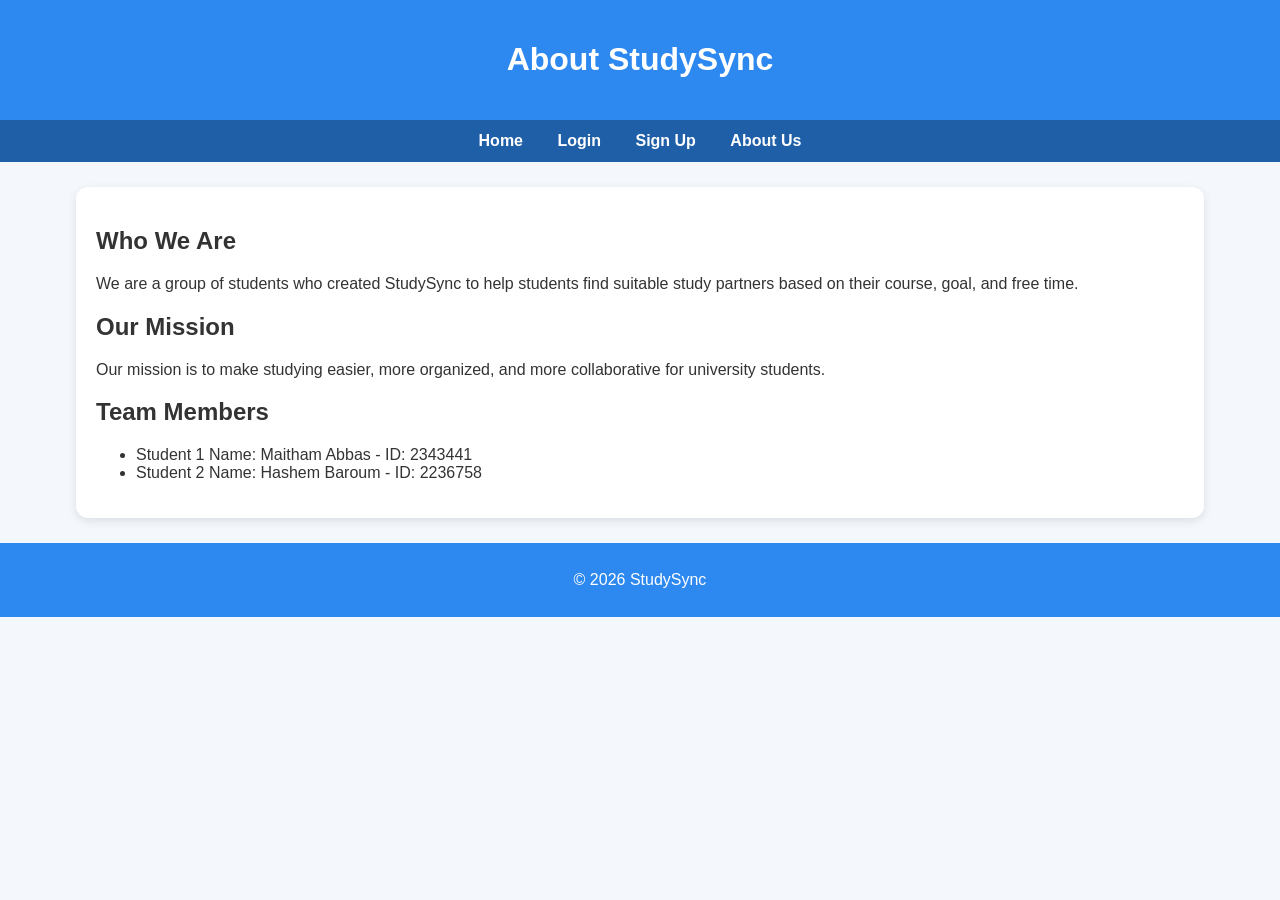
==== about.html @ 208a17c7 "first commit" ====
<!DOCTYPE html>
<html lang="en">
<head>
    <meta charset="UTF-8">
    <meta name="viewport" content="width=device-width, initial-scale=1.0">
    <title>StudySync - About Us</title>
    <link rel="stylesheet" type="text/css" href="style.css">
</head>
<body>

    <header>
        <h1>About StudySync</h1>
    </header>

    <nav class="menu">
        <a href="index.html">Home</a>
        <a href="login.html">Login</a>
        <a href="signup.html">Sign Up</a>
        <a href="about.html">About Us</a>
    </nav>

    <section class="about-section">
        <h2>Who We Are</h2>
        <p>
            We are a group of students who created StudySync to help students find suitable
            study partners based on their course, goal, and free time.
        </p>

        <h2>Our Mission</h2>
        <p>
            Our mission is to make studying easier, more organized, and more collaborative
            for university students.
        </p>

        <h2>Team Members</h2>
        <ul>
            <li>Student 1 Name: Maitham Abbas - ID: 2343441</li>
            <li>Student 2 Name: Hashem Baroum - ID: 2236758</li>
        </ul>
    </section>

    <footer>
        <p>&copy; 2026 StudySync</p>
    </footer>

</body>
</html>
---- style.css ----
/* General Style */
body {
    font-family: Arial, sans-serif;
    margin: 0;
    background-color: #f4f7fb;
    color: #333;
}

header {
    background-color: #2d89ef;
    color: white;
    text-align: center;
    padding: 20px;
}

.menu {
    background-color: #1f5fa8;
    text-align: center;
    padding: 12px;
}

.menu a {
    color: white;
    text-decoration: none;
    margin: 0 15px;
    font-weight: bold;
}

.menu a:hover {
    text-decoration: underline;
}

.hero {
    position: relative;
    background: url("https://via.placeholder.com/1200x400.png?text=StudySync+Banner") no-repeat center;
    background-size: cover;
    height: 300px;
}

.overlay-box {
    position: absolute;
    top: 50px;
    left: 50px;
    background-color: rgba(255, 255, 255, 0.85);
    padding: 20px;
    border-radius: 12px;
    z-index: 2; /* Layering */
    box-shadow: 0 4px 12px rgba(0, 0, 0, 0.2);
}

.image-section,
.table-section,
.article-section,
.about-section,
.form-container {
    background-color: white;
    width: 85%;
    margin: 25px auto;
    padding: 20px;
    border-radius: 12px;
    box-shadow: 0 3px 10px rgba(0, 0, 0, 0.1);
}

.main-image {
    width: 100%;
    max-width: 500px;
    border: 3px solid #2d89ef;
    border-radius: 10px;
}

table {
    width: 100%;
    border-collapse: collapse;
    margin-top: 15px;
}

table, th, td {
    border: 1px solid #999;
}

th {
    background-color: #2d89ef;
    color: white;
}

th, td {
    padding: 10px;
    text-align: center;
}

form {
    display: flex;
    flex-direction: column;
}

form input,
form select {
    margin-bottom: 15px;
    padding: 10px;
    border: 1px solid #bbb;
    border-radius: 8px;
}

button {
    padding: 12px;
    border: none;
    background-color: #1f5fa8;
    color: white;
    border-radius: 8px;
    cursor: pointer;
    font-size: 16px;
}

button:hover {
    background-color: #17497f;
}

.radio-group {
    margin-bottom: 15px;
}

footer {
    background-color: #2d89ef;
    color: white;
    text-align: center;
    padding: 12px;
    margin-top: 20px;
}

/* General class */
.highlight {
    color: #2d89ef;
    font-weight: bold;
}
/* تحسين الأزرار */
button {
    transition: 0.3s;
}

button:hover {
    transform: scale(1.05);
}

/* Cards */
.card {
    background: white;
    padding: 15px;
    border-radius: 10px;
    margin: 10px;
    box-shadow: 0 3px 8px rgba(0,0,0,0.15);
}

/* Grid layout */
.card-container {
    display: flex;
    gap: 15px;
    justify-content: center;
    flex-wrap: wrap;
}
.card-link {
    text-decoration: none;
    color: inherit;
    display: block;
}

.card {
    cursor: pointer;
    transition: 0.3s;
}

.card:hover {
    transform: translateY(-5px);
}
html {
    scroll-behavior: smooth;
}
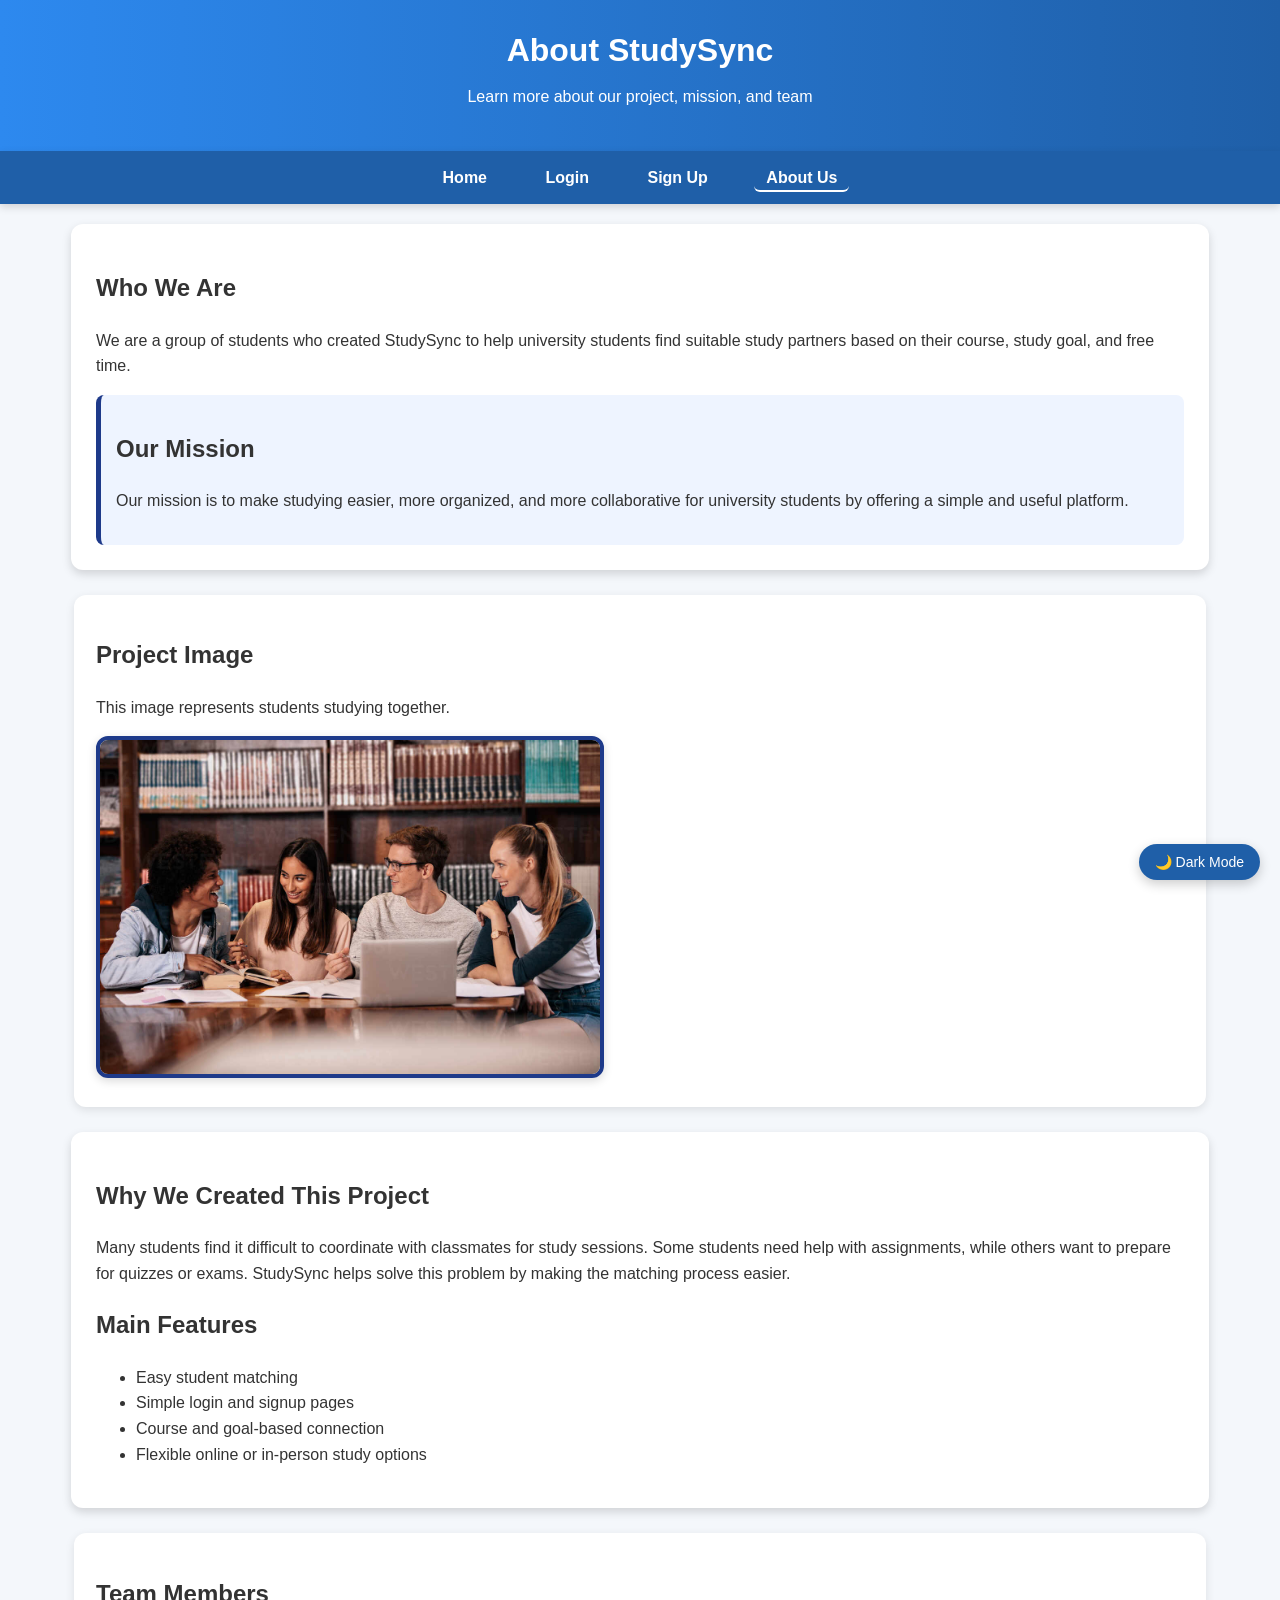
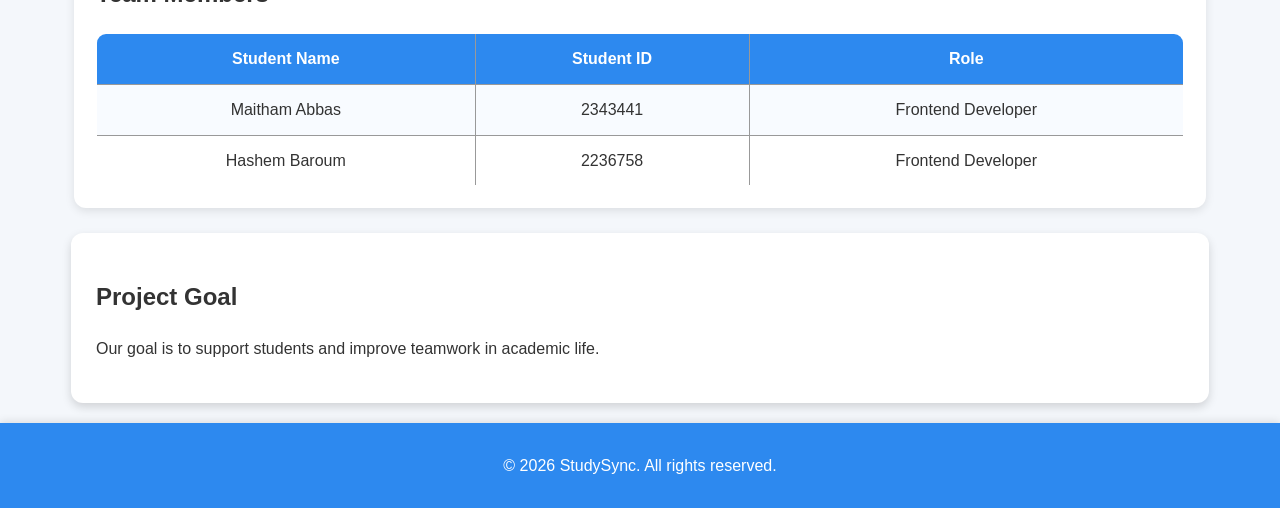
==== commit ea721434: "adding js and upgrading some features" ====
--- a/about.html
+++ b/about.html
@@ -4,12 +4,35 @@
     <meta charset="UTF-8">
     <meta name="viewport" content="width=device-width, initial-scale=1.0">
     <title>StudySync - About Us</title>
-    <link rel="stylesheet" type="text/css" href="style.css">
+
+    <!-- External CSS -->
+    <link rel="stylesheet" href="style.css">
+
+    <!-- Internal CSS -->
+    <style>
+        .about-box {
+            background-color: #ffffff;
+            width: 85%;
+            margin: 20px auto;
+            padding: 25px;
+            border-radius: 12px;
+            box-shadow: 0 4px 10px rgba(0, 0, 0, 0.15);
+        }
+
+        .highlight-box {
+            background-color: #eef4ff;
+            border-left: 5px solid #1e3a8a;
+            padding: 15px;
+            margin-top: 15px;
+            border-radius: 8px;
+        }
+    </style>
 </head>
 <body>
 
     <header>
         <h1>About StudySync</h1>
+        <p>Learn more about our project, mission, and team</p>
     </header>
 
     <nav class="menu">
@@ -19,29 +42,82 @@
         <a href="about.html">About Us</a>
     </nav>
 
-    <section class="about-section">
+    <section class="about-box">
         <h2>Who We Are</h2>
         <p>
-            We are a group of students who created StudySync to help students find suitable
-            study partners based on their course, goal, and free time.
+            We are a group of students who created StudySync to help university students find
+            suitable study partners based on their course, study goal, and free time.
         </p>
 
-        <h2>Our Mission</h2>
-        <p>
-            Our mission is to make studying easier, more organized, and more collaborative
-            for university students.
+        <div class="highlight-box">
+            <h2>Our Mission</h2>
+            <p>
+                Our mission is to make studying easier, more organized, and more collaborative
+                for university students by offering a simple and useful platform.
+            </p>
+        </div>
+    </section>
+
+    <section class="image-section">
+        <h2>Project Image</h2>
+        <p>This image represents students studying together.</p>
+        <img src="photo1.jpg" alt="StudySync Teamwork" class="main-image"
+             style="border: 4px solid #1e3a8a; border-radius: 12px;">
+    </section>
+
+    <section class="about-box">
+        <article>
+            <h2>Why We Created This Project</h2>
+            <p>
+                Many students find it difficult to coordinate with classmates for study sessions.
+                Some students need help with assignments, while others want to prepare for quizzes
+                or exams. StudySync helps solve this problem by making the matching process easier.
+            </p>
+        </article>
+
+        <section>
+            <h2>Main Features</h2>
+            <ul>
+                <li>Easy student matching</li>
+                <li>Simple login and signup pages</li>
+                <li>Course and goal-based connection</li>
+                <li>Flexible online or in-person study options</li>
+            </ul>
+        </section>
+    </section>
+
+    <section class="table-section">
+        <h2>Team Members</h2>
+        <table>
+            <tr>
+                <th>Student Name</th>
+                <th>Student ID</th>
+                <th>Role</th>
+            </tr>
+            <tr>
+                <td>Maitham Abbas</td>
+                <td>2343441</td>
+                <td>Frontend Developer</td>
+            </tr>
+            <tr>
+                <td>Hashem Baroum</td>
+                <td>2236758</td>
+                <td>Frontend Developer</td>
+            </tr>
+        </table>
+    </section>
+
+    <section class="about-box">
+        <h2>Project Goal</h2>
+        <p id="aboutMessage">
+            Our goal is to support students and improve teamwork in academic life.
         </p>
-
-        <h2>Team Members</h2>
-        <ul>
-            <li>Student 1 Name: Maitham Abbas - ID: 2343441</li>
-            <li>Student 2 Name: Hashem Baroum - ID: 2236758</li>
-        </ul>
     </section>
 
     <footer>
-        <p>&copy; 2026 StudySync</p>
+        <p>&copy; 2026 StudySync. All rights reserved.</p>
     </footer>
 
+    <script src="script.js"></script>
 </body>
 </html>
--- a/style.css
+++ b/style.css
@@ -1,22 +1,50 @@
-/* General Style */
+/* =========================
+   General Style
+========================= */
 body {
     font-family: Arial, sans-serif;
     margin: 0;
     background-color: #f4f7fb;
     color: #333;
-}
-
+    line-height: 1.6;
+}
+
+html {
+    scroll-behavior: smooth;
+}
+
+/* =========================
+   Header
+========================= */
 header {
-    background-color: #2d89ef;
+    background: linear-gradient(to right, #2d89ef, #1f5fa8);
     color: white;
     text-align: center;
-    padding: 20px;
-}
-
+    padding: 25px 15px;
+    box-shadow: 0 3px 10px rgba(0, 0, 0, 0.15);
+}
+
+header h1 {
+    margin: 0;
+    font-size: 32px;
+}
+
+header p {
+    margin-top: 8px;
+    font-size: 16px;
+}
+
+/* =========================
+   Navigation Menu
+========================= */
 .menu {
     background-color: #1f5fa8;
     text-align: center;
-    padding: 12px;
+    padding: 14px;
+    position: sticky;
+    top: 0;
+    z-index: 1000; /* Layering technique */
+    box-shadow: 0 3px 8px rgba(0, 0, 0, 0.15);
 }
 
 .menu a {
@@ -24,30 +52,46 @@
     text-decoration: none;
     margin: 0 15px;
     font-weight: bold;
+    padding: 8px 12px;
+    border-radius: 6px;
+    transition: 0.3s;
 }
 
 .menu a:hover {
-    text-decoration: underline;
-}
-
+    background-color: white;
+    color: #1f5fa8;
+}
+
+/* =========================
+   Hero Section
+========================= */
 .hero {
     position: relative;
     background: url("https://via.placeholder.com/1200x400.png?text=StudySync+Banner") no-repeat center;
     background-size: cover;
-    height: 300px;
+    height: 320px;
 }
 
 .overlay-box {
     position: absolute;
     top: 50px;
     left: 50px;
-    background-color: rgba(255, 255, 255, 0.85);
-    padding: 20px;
+    background-color: rgba(255, 255, 255, 0.9);
+    padding: 22px;
     border-radius: 12px;
-    z-index: 2; /* Layering */
+    z-index: 2;
+    max-width: 420px;
     box-shadow: 0 4px 12px rgba(0, 0, 0, 0.2);
 }
 
+.overlay-box h2 {
+    margin-top: 0;
+    color: #1f5fa8;
+}
+
+/* =========================
+   Main Containers
+========================= */
 .image-section,
 .table-section,
 .article-section,
@@ -56,25 +100,46 @@
     background-color: white;
     width: 85%;
     margin: 25px auto;
-    padding: 20px;
+    padding: 22px;
     border-radius: 12px;
     box-shadow: 0 3px 10px rgba(0, 0, 0, 0.1);
 }
 
+.welcome-box,
+.about-box {
+    background-color: white;
+    width: 85%;
+    margin: 25px auto;
+    padding: 22px;
+    border-radius: 12px;
+    box-shadow: 0 3px 10px rgba(0, 0, 0, 0.1);
+}
+
+/* =========================
+   Images
+========================= */
 .main-image {
     width: 100%;
     max-width: 500px;
     border: 3px solid #2d89ef;
     border-radius: 10px;
-}
-
+    box-shadow: 0 3px 10px rgba(0, 0, 0, 0.15);
+}
+
+/* =========================
+   Tables
+========================= */
 table {
     width: 100%;
     border-collapse: collapse;
     margin-top: 15px;
-}
-
-table, th, td {
+    overflow: hidden;
+    border-radius: 10px;
+}
+
+table,
+th,
+td {
     border: 1px solid #999;
 }
 
@@ -83,14 +148,27 @@
     color: white;
 }
 
-th, td {
-    padding: 10px;
+th,
+td {
+    padding: 12px;
     text-align: center;
 }
 
+tr:nth-child(even) {
+    background-color: #f8fbff;
+}
+
+/* =========================
+   Forms
+========================= */
 form {
     display: flex;
     flex-direction: column;
+}
+
+form label {
+    margin-bottom: 6px;
+    font-weight: bold;
 }
 
 form input,
@@ -99,8 +177,28 @@
     padding: 10px;
     border: 1px solid #bbb;
     border-radius: 8px;
-}
-
+    font-size: 15px;
+}
+
+form input:focus,
+form select:focus {
+    outline: none;
+    border-color: #2d89ef;
+    box-shadow: 0 0 5px rgba(45, 137, 239, 0.35);
+}
+
+.radio-group {
+    margin-bottom: 15px;
+}
+
+.radio-group input,
+.radio-group label {
+    margin-right: 8px;
+}
+
+/* =========================
+   Buttons
+========================= */
 button {
     padding: 12px;
     border: none;
@@ -109,54 +207,26 @@
     border-radius: 8px;
     cursor: pointer;
     font-size: 16px;
+    margin-top: 8px;
+    transition: 0.3s;
 }
 
 button:hover {
     background-color: #17497f;
-}
-
-.radio-group {
-    margin-bottom: 15px;
-}
-
-footer {
-    background-color: #2d89ef;
-    color: white;
-    text-align: center;
-    padding: 12px;
-    margin-top: 20px;
-}
-
-/* General class */
-.highlight {
-    color: #2d89ef;
-    font-weight: bold;
-}
-/* تحسين الأزرار */
-button {
-    transition: 0.3s;
-}
-
-button:hover {
-    transform: scale(1.05);
-}
-
-/* Cards */
-.card {
-    background: white;
-    padding: 15px;
-    border-radius: 10px;
-    margin: 10px;
-    box-shadow: 0 3px 8px rgba(0,0,0,0.15);
-}
-
-/* Grid layout */
+    transform: scale(1.04);
+}
+
+/* =========================
+   Cards
+========================= */
 .card-container {
     display: flex;
     gap: 15px;
     justify-content: center;
     flex-wrap: wrap;
-}
+    margin-top: 20px;
+}
+
 .card-link {
     text-decoration: none;
     color: inherit;
@@ -164,13 +234,92 @@
 }
 
 .card {
+    background: white;
+    padding: 18px;
+    border-radius: 12px;
+    margin: 10px;
+    width: 250px;
+    box-shadow: 0 3px 8px rgba(0, 0, 0, 0.15);
     cursor: pointer;
     transition: 0.3s;
+    border: 1px solid #e2e8f0;
 }
 
 .card:hover {
     transform: translateY(-5px);
 }
-html {
-    scroll-behavior: smooth;
+
+.card h3 {
+    color: #1f5fa8;
+    margin-top: 0;
+}
+
+/* =========================
+   Utility Classes
+========================= */
+.highlight {
+    color: #2d89ef;
+    font-weight: bold;
+}
+
+.section-note,
+.login-note,
+.signup-note,
+.highlight-box,
+.info-box,
+.tips-box {
+    background-color: #eef4ff;
+    border-left: 5px solid #1e3a8a;
+    padding: 14px;
+    margin-top: 15px;
+    border-radius: 8px;
+}
+
+/* =========================
+   Footer
+========================= */
+footer {
+    background-color: #2d89ef;
+    color: white;
+    text-align: center;
+    padding: 14px;
+    margin-top: 20px;
+    box-shadow: 0 -2px 8px rgba(0, 0, 0, 0.1);
+}
+
+/* =========================
+   Responsive Design
+========================= */
+@media (max-width: 768px) {
+    .overlay-box {
+        left: 20px;
+        right: 20px;
+        top: 30px;
+        max-width: unset;
+    }
+
+    .image-section,
+    .table-section,
+    .article-section,
+    .about-section,
+    .form-container,
+    .welcome-box,
+    .about-box {
+        width: 92%;
+        padding: 18px;
+    }
+
+    .menu a {
+        display: inline-block;
+        margin: 6px;
+    }
+
+    .card {
+        width: 100%;
+        max-width: 320px;
+    }
+
+    header h1 {
+        font-size: 26px;
+    }
 }
